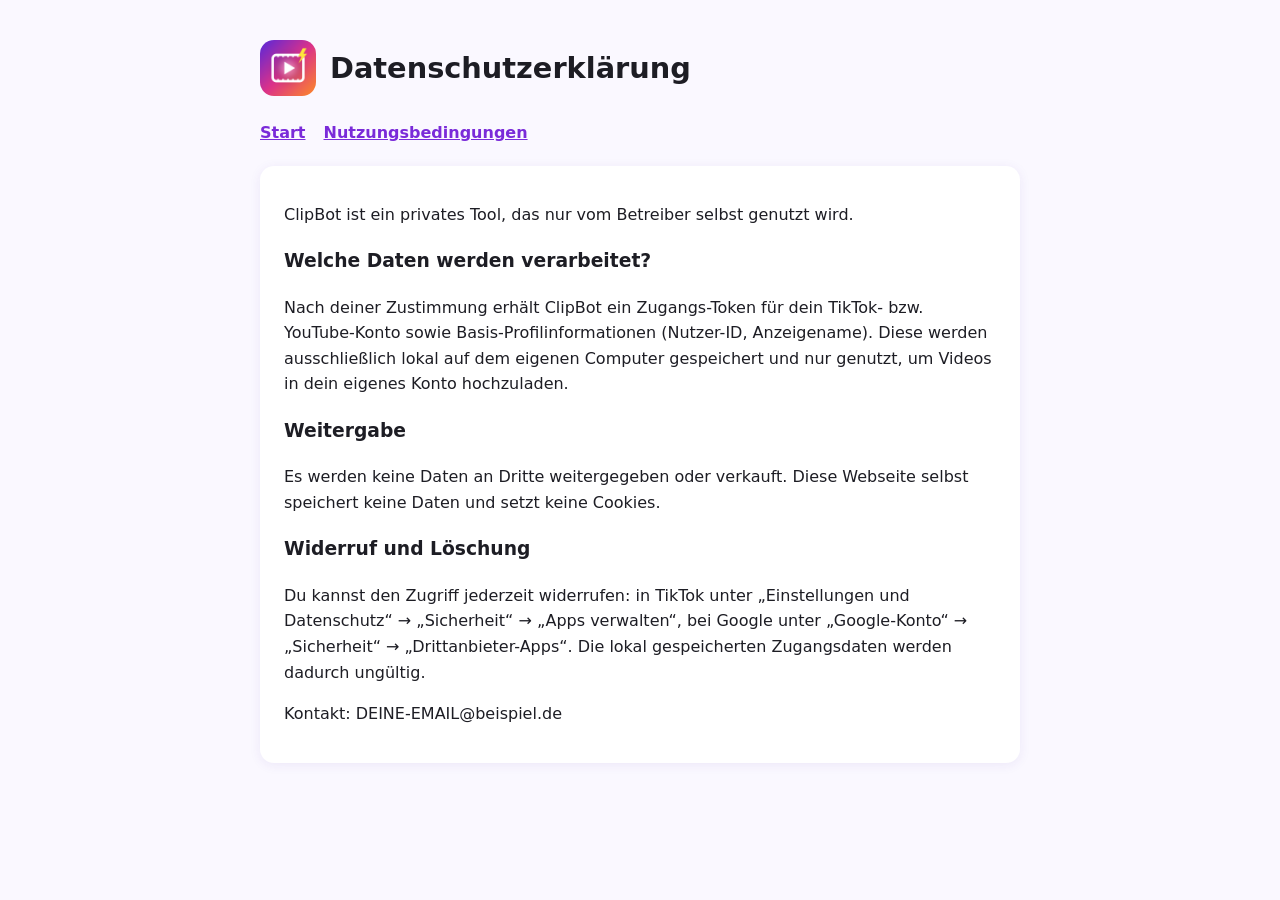
==== privacy.html @ 9b88373a "Add files via upload" ====
<!DOCTYPE html>
<html lang="de"><head><meta charset="utf-8"><meta name="viewport" content="width=device-width,initial-scale=1">
<title>Datenschutz – ClipBot</title><link rel="stylesheet" href="style.css"></head><body>
<header><img src="icon.png" alt="ClipBot"><h1>Datenschutzerklärung</h1></header>
<nav><a href="index.html">Start</a><a href="terms.html">Nutzungsbedingungen</a></nav>
<div class="box">
<p>ClipBot ist ein privates Tool, das nur vom Betreiber selbst genutzt wird.</p>
<h3>Welche Daten werden verarbeitet?</h3>
<p>Nach deiner Zustimmung erhält ClipBot ein Zugangs-Token für dein TikTok- bzw. YouTube-Konto sowie Basis-Profilinformationen
(Nutzer-ID, Anzeigename). Diese werden ausschließlich lokal auf dem eigenen Computer gespeichert und nur genutzt,
um Videos in dein eigenes Konto hochzuladen.</p>
<h3>Weitergabe</h3>
<p>Es werden keine Daten an Dritte weitergegeben oder verkauft. Diese Webseite selbst speichert keine Daten und setzt keine Cookies.</p>
<h3>Widerruf und Löschung</h3>
<p>Du kannst den Zugriff jederzeit widerrufen: in TikTok unter „Einstellungen und Datenschutz“ → „Sicherheit“ → „Apps verwalten“,
bei Google unter „Google-Konto“ → „Sicherheit“ → „Drittanbieter-Apps“. Die lokal gespeicherten Zugangsdaten werden dadurch ungültig.</p>
<p>Kontakt: DEINE-EMAIL@beispiel.de</p>
</div></body></html>
---- style.css ----
body{font-family:system-ui,Segoe UI,Arial,sans-serif;max-width:760px;margin:40px auto;padding:0 20px;line-height:1.6;color:#1d1d24;background:#faf8ff}
header{display:flex;align-items:center;gap:14px;margin-bottom:24px}
header img{width:56px;height:56px;border-radius:14px}
h1{margin:0;font-size:1.8rem}
nav a{margin-right:18px;font-weight:600;color:#7a2bd9}
.box{background:#fff;border-radius:14px;padding:20px 24px;box-shadow:0 2px 12px rgba(80,40,160,.08);margin-top:20px}
code{background:#f0eafc;padding:2px 6px;border-radius:6px;word-break:break-all}
button{background:#7a2bd9;color:#fff;border:0;border-radius:10px;padding:10px 18px;font-size:1rem;cursor:pointer}
footer{margin-top:40px;font-size:.85rem;color:#777}
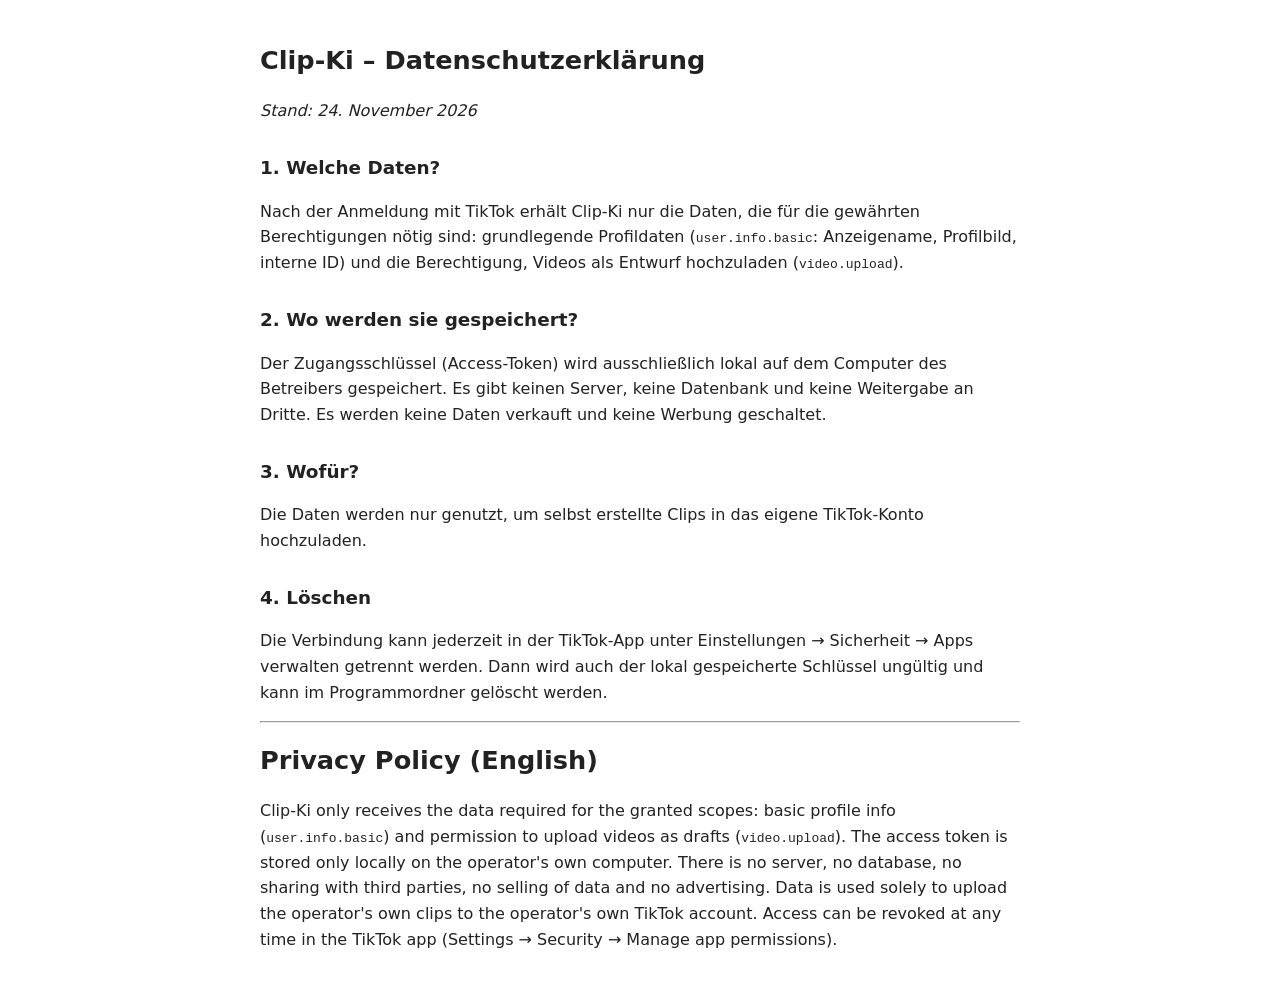
==== commit c75e698a: "Add files via upload" ====
--- a/privacy.html
+++ b/privacy.html
@@ -1,18 +1,19 @@
 <!DOCTYPE html>
 <html lang="de"><head><meta charset="utf-8"><meta name="viewport" content="width=device-width,initial-scale=1">
-<title>Datenschutz – ClipBot</title><link rel="stylesheet" href="style.css"></head><body>
-<header><img src="icon.png" alt="ClipBot"><h1>Datenschutzerklärung</h1></header>
-<nav><a href="index.html">Start</a><a href="terms.html">Nutzungsbedingungen</a></nav>
-<div class="box">
-<p>ClipBot ist ein privates Tool, das nur vom Betreiber selbst genutzt wird.</p>
-<h3>Welche Daten werden verarbeitet?</h3>
-<p>Nach deiner Zustimmung erhält ClipBot ein Zugangs-Token für dein TikTok- bzw. YouTube-Konto sowie Basis-Profilinformationen
-(Nutzer-ID, Anzeigename). Diese werden ausschließlich lokal auf dem eigenen Computer gespeichert und nur genutzt,
-um Videos in dein eigenes Konto hochzuladen.</p>
-<h3>Weitergabe</h3>
-<p>Es werden keine Daten an Dritte weitergegeben oder verkauft. Diese Webseite selbst speichert keine Daten und setzt keine Cookies.</p>
-<h3>Widerruf und Löschung</h3>
-<p>Du kannst den Zugriff jederzeit widerrufen: in TikTok unter „Einstellungen und Datenschutz“ → „Sicherheit“ → „Apps verwalten“,
-bei Google unter „Google-Konto“ → „Sicherheit“ → „Drittanbieter-Apps“. Die lokal gespeicherten Zugangsdaten werden dadurch ungültig.</p>
-<p>Kontakt: DEINE-EMAIL@beispiel.de</p>
-</div></body></html>
+<title>Clip-Ki – Datenschutz / Privacy Policy</title>
+<style>body{font-family:system-ui,sans-serif;max-width:760px;margin:40px auto;padding:0 20px;line-height:1.6;color:#222}h1{font-size:1.6em}h2{font-size:1.15em;margin-top:1.6em}</style></head>
+<body>
+<h1>Clip-Ki – Datenschutzerklärung</h1>
+<p><em>Stand: 24. November 2026</em></p>
+<h2>1. Welche Daten?</h2>
+<p>Nach der Anmeldung mit TikTok erhält Clip-Ki nur die Daten, die für die gewährten Berechtigungen nötig sind: grundlegende Profildaten (<code>user.info.basic</code>: Anzeigename, Profilbild, interne ID) und die Berechtigung, Videos als Entwurf hochzuladen (<code>video.upload</code>).</p>
+<h2>2. Wo werden sie gespeichert?</h2>
+<p>Der Zugangsschlüssel (Access-Token) wird ausschließlich lokal auf dem Computer des Betreibers gespeichert. Es gibt keinen Server, keine Datenbank und keine Weitergabe an Dritte. Es werden keine Daten verkauft und keine Werbung geschaltet.</p>
+<h2>3. Wofür?</h2>
+<p>Die Daten werden nur genutzt, um selbst erstellte Clips in das eigene TikTok-Konto hochzuladen.</p>
+<h2>4. Löschen</h2>
+<p>Die Verbindung kann jederzeit in der TikTok-App unter Einstellungen → Sicherheit → Apps verwalten getrennt werden. Dann wird auch der lokal gespeicherte Schlüssel ungültig und kann im Programmordner gelöscht werden.</p>
+<hr>
+<h1>Privacy Policy (English)</h1>
+<p>Clip-Ki only receives the data required for the granted scopes: basic profile info (<code>user.info.basic</code>) and permission to upload videos as drafts (<code>video.upload</code>). The access token is stored only locally on the operator's own computer. There is no server, no database, no sharing with third parties, no selling of data and no advertising. Data is used solely to upload the operator's own clips to the operator's own TikTok account. Access can be revoked at any time in the TikTok app (Settings → Security → Manage app permissions).</p>
+</body></html>
